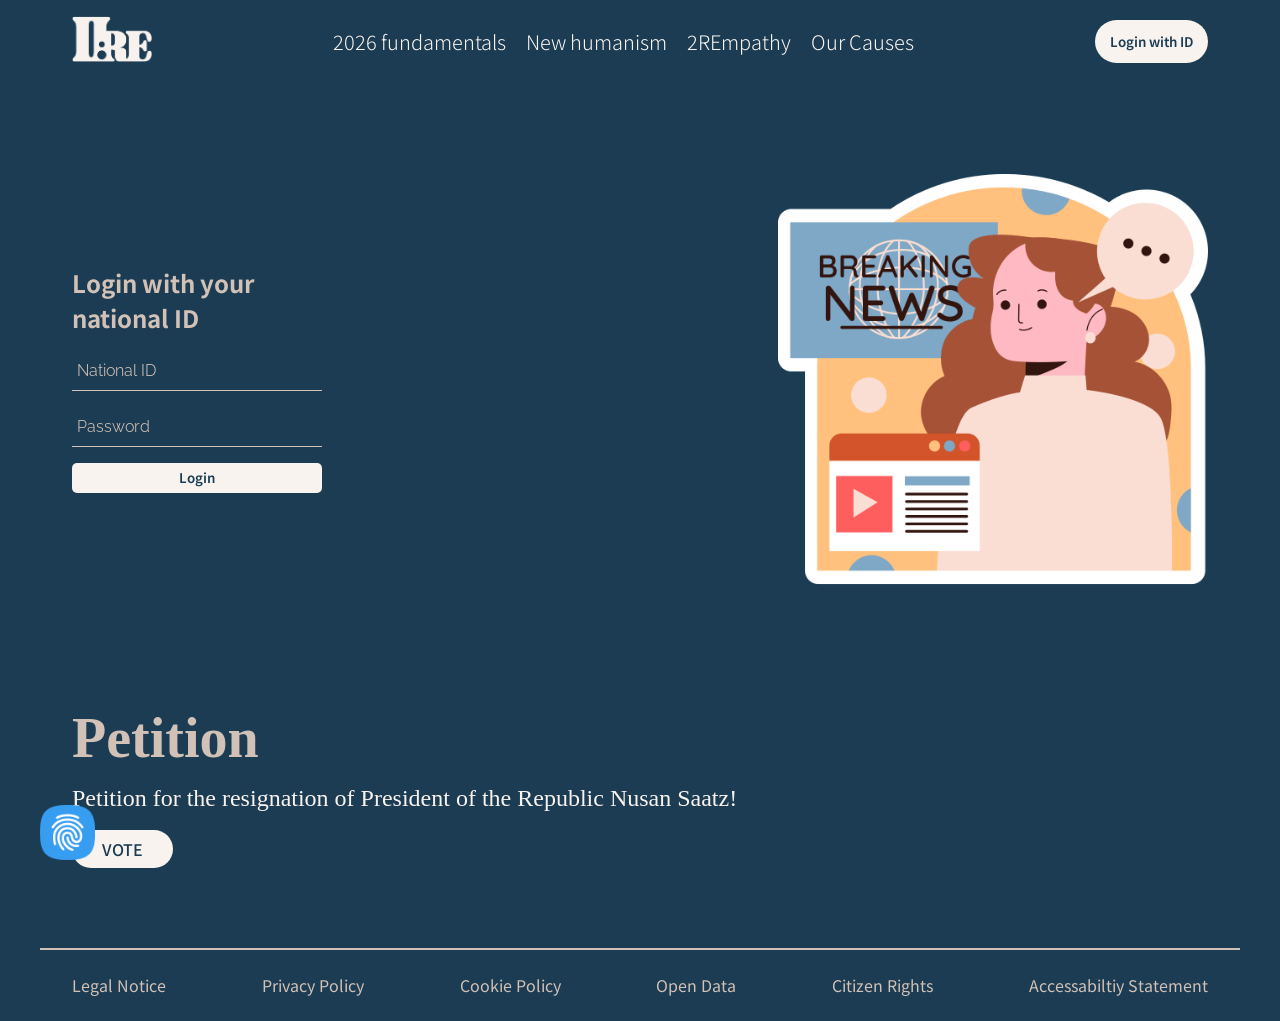
==== index.html @ 37224edc "Add files via upload" ====
<!DOCTYPE html>
<html lang="en">
<head>

    <!-- Raleway | Raleway | Raleway | Raleway | Raleway | Raleway | Raleway | Raleway | Raleway | Raleway | -->
    <link rel="preconnect" href="https://fonts.googleapis.com">
    <link rel="preconnect" href="https://fonts.gstatic.com" crossorigin>
    <link href="https://fonts.googleapis.com/css2?family=Raleway:ital,wght@0,100..900;1,100..900&display=swap" rel="stylesheet">    <!-- Montserrat | Montserrat | Montserrat | Montserrat | Montserrat | -->
    <!-- Noto Sans Japanese | Noto Sans Japanese | Noto Sans Japanese | Noto Sans Japanese | Noto Sans Japanese | -->
    <link rel="preconnect" href="https://fonts.googleapis.com">
    <link rel="preconnect" href="https://fonts.gstatic.com" crossorigin>
    <link href="https://fonts.googleapis.com/css2?family=Noto+Sans+JP:wght@100..900&family=Raleway:ital,wght@0,100..900;1,100..900&display=swap" rel="stylesheet">
    <link rel="stylesheet" href="style.css">
    <script src="style.js" defer></script>
    <meta charset="UTF-8">
    <meta name="viewport" content="width=device-width, initial-scale=1.0">
    <title>Second Reform Era</title>
</head>

<body>
    
    <a href="#" class="fingerprint-reader-anchor"><img class="fingerprint-reader" src="images/fingerprint.png" alt="fingerprint reader icon"></a>

    <header class="top-menu" id="top-main-menu">
        <a href="index.html"><img class="logo-img" src="images/logo-01.png" alt="Second Reform Era logo"></a>
        <ul class="header-nav">
            <li>
                <a href="#">2026 fundamentals</a>
            </li>
            <li>
                <a href="#">New humanism</a>
            </li>
            <li>
                <a href="#">2REmpathy</a>
            </li>
            <li>
                <a href="#">Our Causes</a>
            </li>
        </ul>
        <button class="call-to-action-button login-with-id" id="login-with-id">Login with ID</button>
        <div class="hamburger-menu">
            <span></span>
            <span></span>
            <span></span>
        </div>
    </header>

    <section class="login-section-logged-out">
        <div class="login-form-container">
            <h1 class="call-to-login">Login with your national ID</h1>
            <form action="/login" method="POST">
                <input type="text" id="national-ID" name="national-ID" class="login-input-field" placeholder="National ID" required>
                <input type="password" name="password" id="password" class="login-input-field" placeholder="Password" required>
                <button type="submit" class="login-with-id landing-login-button">Login</button>
            </form>
        </div>
        <img src="images/news-politics.png" class="login-graphics" alt="graphics design, woman reading the news">
    </section>

    <section class="vote-section-pinned">
        <div class="vote-section-container">
            <h1 class="vote-title">Petition</h1>
            <p class="vote-topic">Petition for the resignation of President of the Republic Nusan Saatz!</p>
            <a href="#" class="petition-button">VOTE</a>
        </div>
    </section>

    <footer>
        <div class="legal-list">
            <a href="#">Legal Notice</a>
            <a href="#">Privacy Policy</a>
            <a href="#">Cookie Policy</a>
            <a href="#">Open Data</a>
            <a href="#">Citizen Rights</a>
            <a href="#">Accessabiltiy Statement</a>
        </div>
    </footer>

</body>

</html>
---- style.css ----
:root {

    /* COLOR DESIGNS | COLOR DESIGNS | COLOR DESIGNS | COLOR DESIGNS | */
    --primary-bg-color: #1B3C53;
    --secondary-bg-color: #456882;
    --main-font-color: #D2C1B6;
    --call-to-action-color: #F9F3EF;
    --call-to-action-hover: #f9f3efdc;

    /* BASIC DESIGNS | BASIC DESIGNS | BASIC DESIGNS | BASIC DESIGNS | */
    --primary-border-radius: 25px;
    --primary-font-family: "Noto Sans JP", serif;
    --text-font-family: "Raleway", sans-serif;
}

* {
    box-sizing: border-box;
}

html {
    background-color: var(--primary-bg-color);
    cursor: url("images/arrow.png") 0 0, auto;
}

body {
    margin: 0;
}

.fingerprint-reader {
    position: fixed;
    width: 55px;
    bottom: 40px;
    left: 40px;
}

.top-menu {
    max-width: 1200px;
    display: flex;
    color: var(--call-to-action-color);
    font-family: var(--primary-font-family);
    font-weight: 300;
    font-size: 1.25rem;
    margin: 1rem auto 6rem auto;
    padding: 0 2rem;
    align-items: center;
}

.top-menu a:hover {
    cursor: URL("images/pointer.png") 16 0, pointer;
}

.logo-img {
    width: 80px;
}

.header-nav {
    display: flex;
    list-style: none;
    gap: 20px;
    margin: 0 auto 0 auto;
    padding: 0;
}

.header-nav li a {
    text-decoration: none;
    text-align: center;
    color: inherit;
    position: relative;
}

.header-nav li a:hover {
    cursor: url("images/pointer.png") 16 0, auto;
}

.header-nav li a::before,
.header-nav li a::after {
    content: " ";
    position: absolute;
    left: 0;
    bottom: -5px;
    height: 2px;
    width: 100%;
    background: linear-gradient(to right, #D2C1B6, #456882);
    transform: scaleX(0);
    transform-origin: right;
    transition: transform .4s ease-out;
}

.header-nav li a::after {
    transform-origin: left;
    top: -2px;
}

.header-nav li a:hover::before,
.header-nav li a:hover::after {
    transform: scaleX(1);
}

.login-with-id {
    border: none;
    border-radius: var(--primary-border-radius);
    background-color: var(--call-to-action-color);
    padding: 12px 15px;
    font-family: inherit;
    font-weight: 600;
    color: var(--primary-bg-color);
    transition: transform .15s ease;
}

.login-with-id:hover {
    cursor: url("images/pointer.png") 0 0, auto;
    background-color: var(--call-to-action-hover);
}

.login-with-id:active {
    transform: scale(0.95);
}

.hamburger-menu {
    display: none;
}

/* LOGIN SECTION START HERE | LOGIN SECTION START HERE | LOGIN SECTION START HERE | */

.login-section-logged-out {
    max-width: 1200px;
    color: var(--main-font-color);
    font-family: var(--primary-font-family);
    display: flex;
    justify-content: space-between;
    align-items: center;
    margin: 0 auto 7rem auto;
    padding: 0 2rem;
}

.login-form-container {
    width: 250px;
}

.call-to-login {
    margin: 0;
}

.login-form-container form input {
    height: 40px;
    font-family: var(--text-font-family);
    font-weight: 450;
    font-size: 1rem;
    color: var(--main-font-color);
    padding-left: 5px;
    border: none;
    border-bottom: 1px solid var(--main-font-color);
    background-color: transparent;
}

.login-input-field {
    width: 100%;
    margin-top: 1rem;
}

input + input {
    font-size: 1.3rem;
}

input:focus {
    outline: none;
    caret-shape:block;
}

input:hover {
    cursor: url("images/text-box.png") 16 16, auto;
}

input::placeholder {
    color: var(--main-font-color);
    font-family: var(--text-font-family);
    font-weight: 350;
}

.landing-login-button {
    display: flex;
    justify-content: center;
    align-items: center;
    margin: 1rem auto 0 auto;
    width: 100%;
    border-radius: 5px;
    height: 30px;
}

.login-graphics {
    height: 430px;
}

/* VOTE SECTION START HERE | VOTE SECTION START HERE | VOTE SECTION START HERE | */

.vote-section-pinned {
    max-width: 1200px;
    margin: 0 auto 7rem auto;
    padding: 0 2rem;
}

.vote-title {
    font-size: 3.5rem;
    margin-bottom: 0;
    color: var(--main-font-color);
}

.vote-topic {
    font-size: 1.5rem;
    margin: 15px 0 25px 0;
    color: var(--call-to-action-color);
}

.petition-button {
    text-decoration: none;
    font-family: var(--primary-font-family);
    color: var(--primary-bg-color);
    background-color: var(--call-to-action-color);
    padding: 7px 30px;
    border-radius: var(--primary-border-radius);
    font-weight: 500;
    cursor: url(images/pointer.png) 16 0, pointer;
}

.petition-button:hover {
    background-color: var(--call-to-action-hover);
}

/* FOOTER STARTS HERE | FOOTER STARTS HERE | FOOTER STARTS HERE | FOOTER STARTS HERE | */

.legal-list {
    max-width: 1200px;
    display: flex;
    justify-content: space-between;
    position: relative;
    margin: 0 auto;
    padding-bottom: 1.5rem;
    padding-left: 2rem;
    padding-right: 2rem;
}

.legal-list::before {
    content: " ";
    height: 2px;
    width: 100%;
    background-color: var(--main-font-color);
    position: absolute;
    top: -25px;
    left: 0;
}

.legal-list a {
    font-family: var(--primary-font-family);
    color: var(--main-font-color);
    text-decoration: none;
}

.legal-list a:hover {
    text-decoration: underline;
}

@media screen and (max-width: 945px) {

    .top-menu {
        justify-content: space-between;
    }

    .header-nav {
        display: none;
    }

    .fingerprint-reader-anchor {
        display: none;
    }

    .login-section-logged-out {
        flex-direction: column;
        margin-bottom: 1rem;
    }

    .login-form-container {
        width: 100%;
        margin-bottom: 2rem;
    }

    .call-to-login {
        font-size: 1.45rem;
    }

    .login-graphics {
        height: 250px;
    }

    .legal-list {
        flex-direction: column;
        gap: 7px;
        align-items: center;
    }

    .login-with-id {
        display: none;
    }

    .hamburger-menu {
        display: block;
    }

    .hamburger-menu span {
        display: block;
        background-color: var(--call-to-action-color);
        height: 3px;
        width: 30px;
        margin: 5px 0;
    }

    .hamburger-menu:hover {
        cursor: url("images/pointer.png") 0 0, pointer;
    }

    input:focus {
        caret-shape: auto;
    }
}
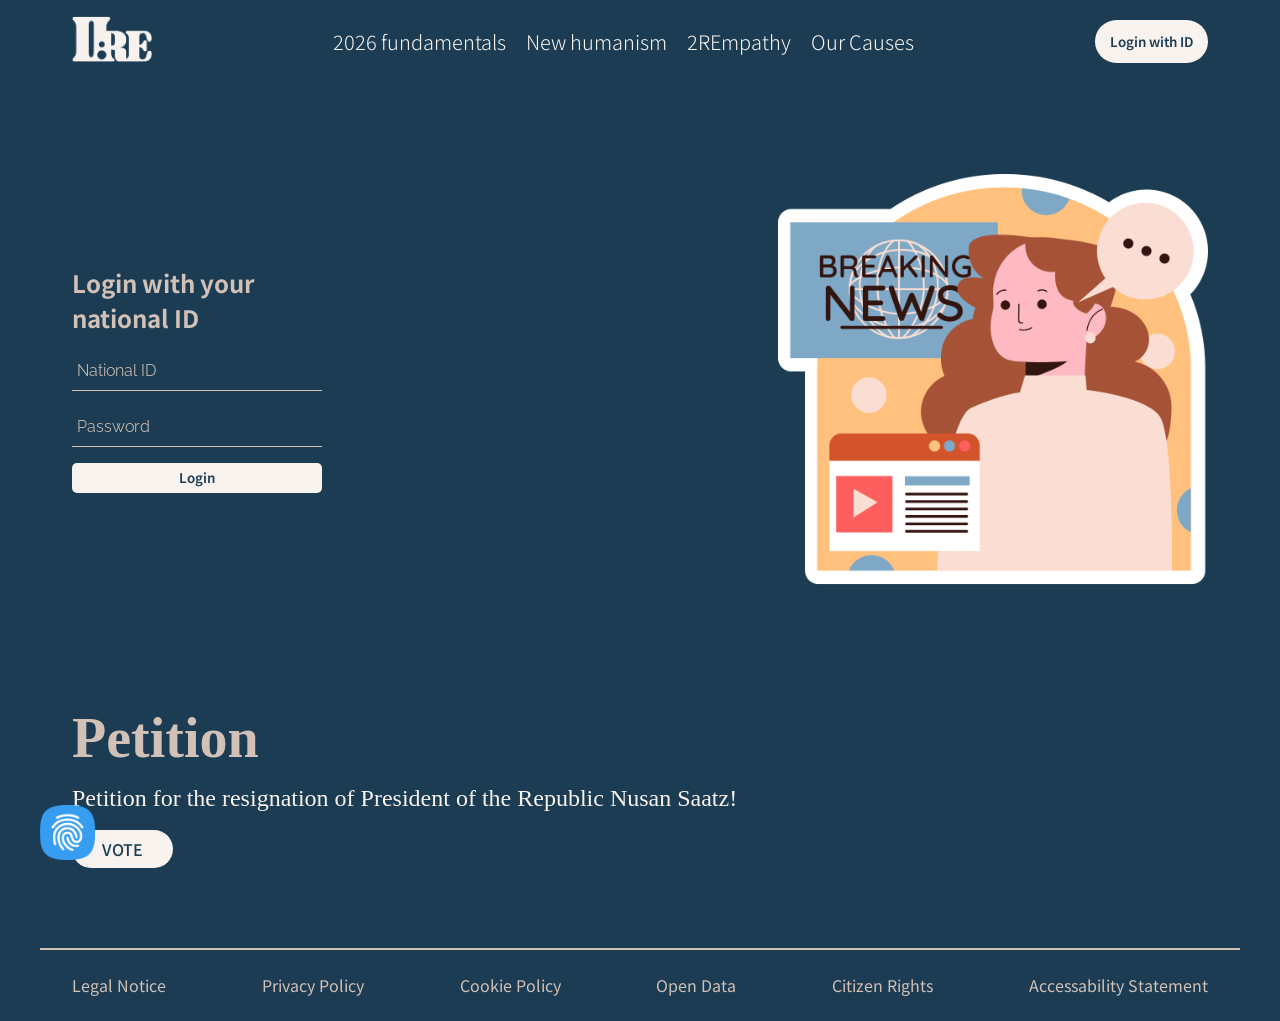
==== commit 0df64f8d: "Update index.html" ====
--- a/index.html
+++ b/index.html
@@ -72,10 +72,10 @@
             <a href="#">Cookie Policy</a>
             <a href="#">Open Data</a>
             <a href="#">Citizen Rights</a>
-            <a href="#">Accessabiltiy Statement</a>
+            <a href="#">Accessability Statement</a>
         </div>
     </footer>
 
 </body>
 
-</html>+</html>
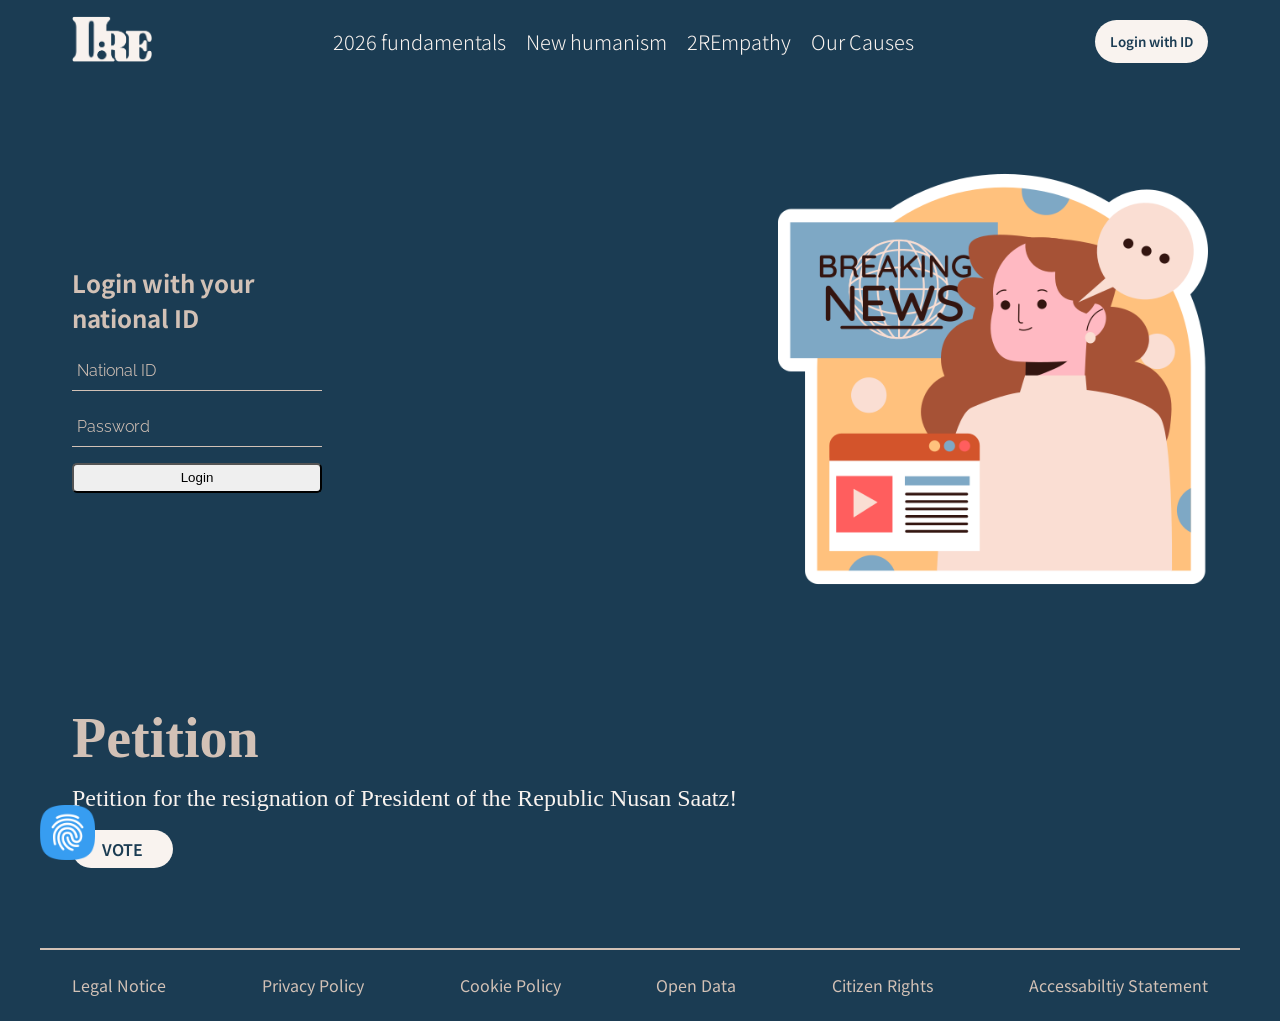
==== commit 1239154b: "Add files via upload" ====
--- a/index.html
+++ b/index.html
@@ -72,10 +72,10 @@
             <a href="#">Cookie Policy</a>
             <a href="#">Open Data</a>
             <a href="#">Citizen Rights</a>
-            <a href="#">Accessability Statement</a>
+            <a href="#">Accessabiltiy Statement</a>
         </div>
     </footer>
 
 </body>
 
-</html>
+</html>
--- a/style.css
+++ b/style.css
@@ -1,323 +1,271 @@
-:root {
-
-    /* COLOR DESIGNS | COLOR DESIGNS | COLOR DESIGNS | COLOR DESIGNS | */
-    --primary-bg-color: #1B3C53;
-    --secondary-bg-color: #456882;
-    --main-font-color: #D2C1B6;
-    --call-to-action-color: #F9F3EF;
-    --call-to-action-hover: #f9f3efdc;
-
-    /* BASIC DESIGNS | BASIC DESIGNS | BASIC DESIGNS | BASIC DESIGNS | */
-    --primary-border-radius: 25px;
-    --primary-font-family: "Noto Sans JP", serif;
-    --text-font-family: "Raleway", sans-serif;
-}
-
-* {
-    box-sizing: border-box;
-}
-
-html {
-    background-color: var(--primary-bg-color);
-    cursor: url("images/arrow.png") 0 0, auto;
-}
-
-body {
-    margin: 0;
-}
-
-.fingerprint-reader {
-    position: fixed;
-    width: 55px;
-    bottom: 40px;
-    left: 40px;
-}
-
-.top-menu {
-    max-width: 1200px;
-    display: flex;
-    color: var(--call-to-action-color);
-    font-family: var(--primary-font-family);
-    font-weight: 300;
-    font-size: 1.25rem;
-    margin: 1rem auto 6rem auto;
-    padding: 0 2rem;
-    align-items: center;
-}
-
-.top-menu a:hover {
-    cursor: URL("images/pointer.png") 16 0, pointer;
-}
-
-.logo-img {
-    width: 80px;
-}
-
-.header-nav {
-    display: flex;
-    list-style: none;
-    gap: 20px;
-    margin: 0 auto 0 auto;
-    padding: 0;
-}
-
-.header-nav li a {
-    text-decoration: none;
-    text-align: center;
-    color: inherit;
-    position: relative;
-}
-
-.header-nav li a:hover {
-    cursor: url("images/pointer.png") 16 0, auto;
-}
-
-.header-nav li a::before,
-.header-nav li a::after {
-    content: " ";
-    position: absolute;
-    left: 0;
-    bottom: -5px;
-    height: 2px;
-    width: 100%;
-    background: linear-gradient(to right, #D2C1B6, #456882);
-    transform: scaleX(0);
-    transform-origin: right;
-    transition: transform .4s ease-out;
-}
-
-.header-nav li a::after {
-    transform-origin: left;
-    top: -2px;
-}
-
-.header-nav li a:hover::before,
-.header-nav li a:hover::after {
-    transform: scaleX(1);
-}
-
-.login-with-id {
-    border: none;
-    border-radius: var(--primary-border-radius);
-    background-color: var(--call-to-action-color);
-    padding: 12px 15px;
-    font-family: inherit;
-    font-weight: 600;
-    color: var(--primary-bg-color);
-    transition: transform .15s ease;
-}
-
-.login-with-id:hover {
-    cursor: url("images/pointer.png") 0 0, auto;
-    background-color: var(--call-to-action-hover);
-}
-
-.login-with-id:active {
-    transform: scale(0.95);
-}
-
-.hamburger-menu {
-    display: none;
-}
-
-/* LOGIN SECTION START HERE | LOGIN SECTION START HERE | LOGIN SECTION START HERE | */
-
-.login-section-logged-out {
-    max-width: 1200px;
-    color: var(--main-font-color);
-    font-family: var(--primary-font-family);
-    display: flex;
-    justify-content: space-between;
-    align-items: center;
-    margin: 0 auto 7rem auto;
-    padding: 0 2rem;
-}
-
-.login-form-container {
-    width: 250px;
-}
-
-.call-to-login {
-    margin: 0;
-}
-
-.login-form-container form input {
-    height: 40px;
-    font-family: var(--text-font-family);
-    font-weight: 450;
-    font-size: 1rem;
-    color: var(--main-font-color);
-    padding-left: 5px;
-    border: none;
-    border-bottom: 1px solid var(--main-font-color);
-    background-color: transparent;
-}
-
-.login-input-field {
-    width: 100%;
-    margin-top: 1rem;
-}
-
-input + input {
-    font-size: 1.3rem;
-}
-
-input:focus {
-    outline: none;
-    caret-shape:block;
-}
-
-input:hover {
-    cursor: url("images/text-box.png") 16 16, auto;
-}
-
-input::placeholder {
-    color: var(--main-font-color);
-    font-family: var(--text-font-family);
-    font-weight: 350;
-}
-
-.landing-login-button {
-    display: flex;
-    justify-content: center;
-    align-items: center;
-    margin: 1rem auto 0 auto;
-    width: 100%;
-    border-radius: 5px;
-    height: 30px;
-}
-
-.login-graphics {
-    height: 430px;
-}
-
-/* VOTE SECTION START HERE | VOTE SECTION START HERE | VOTE SECTION START HERE | */
-
-.vote-section-pinned {
-    max-width: 1200px;
-    margin: 0 auto 7rem auto;
-    padding: 0 2rem;
-}
-
-.vote-title {
-    font-size: 3.5rem;
-    margin-bottom: 0;
-    color: var(--main-font-color);
-}
-
-.vote-topic {
-    font-size: 1.5rem;
-    margin: 15px 0 25px 0;
-    color: var(--call-to-action-color);
-}
-
-.petition-button {
-    text-decoration: none;
-    font-family: var(--primary-font-family);
-    color: var(--primary-bg-color);
-    background-color: var(--call-to-action-color);
-    padding: 7px 30px;
-    border-radius: var(--primary-border-radius);
-    font-weight: 500;
-    cursor: url(images/pointer.png) 16 0, pointer;
-}
-
-.petition-button:hover {
-    background-color: var(--call-to-action-hover);
-}
-
-/* FOOTER STARTS HERE | FOOTER STARTS HERE | FOOTER STARTS HERE | FOOTER STARTS HERE | */
-
-.legal-list {
-    max-width: 1200px;
-    display: flex;
-    justify-content: space-between;
-    position: relative;
-    margin: 0 auto;
-    padding-bottom: 1.5rem;
-    padding-left: 2rem;
-    padding-right: 2rem;
-}
-
-.legal-list::before {
-    content: " ";
-    height: 2px;
-    width: 100%;
-    background-color: var(--main-font-color);
-    position: absolute;
-    top: -25px;
-    left: 0;
-}
-
-.legal-list a {
-    font-family: var(--primary-font-family);
-    color: var(--main-font-color);
-    text-decoration: none;
-}
-
-.legal-list a:hover {
-    text-decoration: underline;
-}
-
-@media screen and (max-width: 945px) {
-
-    .top-menu {
-        justify-content: space-between;
-    }
-
-    .header-nav {
-        display: none;
-    }
-
-    .fingerprint-reader-anchor {
-        display: none;
-    }
-
-    .login-section-logged-out {
-        flex-direction: column;
-        margin-bottom: 1rem;
-    }
-
-    .login-form-container {
-        width: 100%;
-        margin-bottom: 2rem;
-    }
-
-    .call-to-login {
-        font-size: 1.45rem;
-    }
-
-    .login-graphics {
-        height: 250px;
-    }
-
-    .legal-list {
-        flex-direction: column;
-        gap: 7px;
-        align-items: center;
-    }
-
-    .login-with-id {
-        display: none;
-    }
-
-    .hamburger-menu {
-        display: block;
-    }
-
-    .hamburger-menu span {
-        display: block;
-        background-color: var(--call-to-action-color);
-        height: 3px;
-        width: 30px;
-        margin: 5px 0;
-    }
-
-    .hamburger-menu:hover {
-        cursor: url("images/pointer.png") 0 0, pointer;
-    }
-
-    input:focus {
-        caret-shape: auto;
-    }
-}+/* COLOR DESIGNS | COLOR DESIGNS | COLOR DESIGNS | COLOR DESIGNS | */
+/* BASIC DESIGNS | BASIC DESIGNS | BASIC DESIGNS | BASIC DESIGNS | */
+* {
+  box-sizing: border-box;
+}
+
+html {
+  background-color: #1B3C53;
+  cursor: url("images/arrow.png") 0 0, auto;
+}
+
+body {
+  margin: 0;
+}
+
+.fingerprint-reader {
+  position: fixed;
+  width: 55px;
+  bottom: 40px;
+  left: 40px;
+}
+
+.top-menu {
+  max-width: 1200px;
+  display: flex;
+  color: #F9F3EF;
+  font-family: "Noto Sans JP", serif;
+  font-weight: 300;
+  padding: 0 2rem;
+  align-items: center;
+  font-weight: 300;
+  font-size: 1.25rem;
+  margin: 1rem auto 6rem auto;
+}
+.top-menu .logo-img {
+  width: 80px;
+}
+.top-menu .top-menu a:hover {
+  cursor: URL("images/pointer.png") 16 0, pointer;
+}
+.top-menu .header-nav {
+  display: flex;
+  list-style: none;
+  gap: 20px;
+  margin: 0 auto 0 auto;
+  padding: 0;
+}
+.top-menu .header-nav li a {
+  text-decoration: none;
+  text-align: center;
+  color: inherit;
+  position: relative;
+}
+.top-menu .header-nav li a:hover {
+  cursor: url("images/pointer.png") 16 0, auto;
+}
+.top-menu .header-nav li a::before,
+.top-menu .header-nav li a::after {
+  content: " ";
+  position: absolute;
+  left: 0;
+  bottom: -5px;
+  height: 2px;
+  width: 100%;
+  background: linear-gradient(to right, #D2C1B6, #456882);
+  transform: scaleX(0);
+  transform-origin: right;
+  transition: transform 0.4s ease-out;
+}
+.top-menu .header-nav li a::after {
+  transform-origin: left;
+  top: -2px;
+}
+.top-menu .header-nav li a:hover::before,
+.top-menu .header-nav li a:hover::after {
+  transform: scaleX(1);
+}
+.top-menu .login-with-id {
+  font-family: "Noto Sans JP", serif;
+  color: #1B3C53;
+  background-color: #F9F3EF;
+  border-radius: 25px;
+  font-weight: 600;
+  border: none;
+  padding: 12px 15px;
+  transition: transform 0.15s ease;
+}
+.top-menu .login-with-id:hover {
+  cursor: url("images/pointer.png") 0 0, auto;
+  background-color: rgba(249, 243, 239, 0.862745098);
+}
+.top-menu .login-with-id:active {
+  transform: scale(0.95);
+}
+.top-menu .hamburger-menu {
+  display: none;
+}
+
+/* LOGIN SECTION START HERE | LOGIN SECTION START HERE | LOGIN SECTION START HERE | */
+.login-section-logged-out {
+  max-width: 1200px;
+  display: flex;
+  color: #F9F3EF;
+  font-family: "Noto Sans JP", serif;
+  font-weight: 300;
+  padding: 0 2rem;
+  align-items: center;
+  color: #D2C1B6;
+  justify-content: space-between;
+  margin: 0 auto 7rem auto;
+}
+.login-section-logged-out .login-form-container {
+  width: 250px;
+}
+.login-section-logged-out .login-form-container .call-to-login {
+  margin: 0;
+}
+.login-section-logged-out .login-form-container form input {
+  height: 40px;
+  font-family: "Raleway", sans-serif;
+  font-weight: 450;
+  font-size: 1rem;
+  color: #D2C1B6;
+  padding-left: 5px;
+  border: none;
+  border-bottom: 1px solid #D2C1B6;
+  background-color: transparent;
+}
+.login-section-logged-out .login-form-container .login-input-field {
+  width: 100%;
+  margin-top: 1rem;
+}
+.login-section-logged-out .login-form-container input:focus {
+  outline: none;
+  caret-shape: block;
+}
+.login-section-logged-out .login-form-container input:hover {
+  cursor: url("images/text-box.png") 16 16, auto;
+}
+.login-section-logged-out .login-form-container input::-moz-placeholder {
+  color: #D2C1B6;
+  font-family: "Raleway", sans-serif;
+  font-weight: 350;
+}
+.login-section-logged-out .login-form-container input::placeholder {
+  color: #D2C1B6;
+  font-family: "Raleway", sans-serif;
+  font-weight: 350;
+}
+.login-section-logged-out .login-form-container .landing-login-button {
+  display: flex;
+  justify-content: center;
+  align-items: center;
+  margin: 1rem auto 0 auto;
+  width: 100%;
+  border-radius: 5px;
+  height: 30px;
+  cursor: url("images/pointer.png") 0 0, pointer;
+}
+.login-section-logged-out .login-graphics {
+  height: 430px;
+}
+
+/* VOTE SECTION START HERE | VOTE SECTION START HERE | VOTE SECTION START HERE | */
+.vote-section-pinned {
+  max-width: 1200px;
+  margin: 0 auto 7rem auto;
+  padding: 0 2rem;
+}
+.vote-section-pinned .vote-title {
+  font-size: 3.5rem;
+  margin-bottom: 0;
+  color: #D2C1B6;
+}
+.vote-section-pinned .vote-topic {
+  font-size: 1.5rem;
+  margin: 15px 0 25px 0;
+  color: #F9F3EF;
+}
+.vote-section-pinned .petition-button {
+  font-family: "Noto Sans JP", serif;
+  color: #1B3C53;
+  background-color: #F9F3EF;
+  border-radius: 25px;
+  font-weight: 600;
+  text-decoration: none;
+  padding: 7px 30px;
+  cursor: url(images/pointer.png) 16 0, pointer;
+}
+.vote-section-pinned .petition-button:hover {
+  background-color: rgba(249, 243, 239, 0.862745098);
+}
+
+/* FOOTER STARTS HERE | FOOTER STARTS HERE | FOOTER STARTS HERE | FOOTER STARTS HERE | */
+.legal-list {
+  max-width: 1200px;
+  display: flex;
+  justify-content: space-between;
+  position: relative;
+  margin: 0 auto;
+  padding-bottom: 1.5rem;
+  padding-left: 2rem;
+  padding-right: 2rem;
+}
+.legal-list::before {
+  content: " ";
+  height: 2px;
+  width: 100%;
+  background-color: #D2C1B6;
+  position: absolute;
+  top: -25px;
+  left: 0;
+}
+.legal-list a {
+  font-family: "Noto Sans JP", serif;
+  color: #D2C1B6;
+  text-decoration: none;
+}
+.legal-list a:hover {
+  text-decoration: underline;
+}
+
+@media screen and (max-width: 945px) {
+  .top-menu {
+    justify-content: space-between;
+  }
+  .top-menu .header-nav {
+    display: none;
+  }
+  .top-menu .hamburger-menu {
+    display: block;
+  }
+  .top-menu .hamburger-menu span {
+    display: block;
+    background-color: #F9F3EF;
+    height: 3px;
+    width: 30px;
+    margin: 5px 0;
+  }
+  .top-menu .hamburger-menu:hover {
+    cursor: url("images/pointer.png") 0 0, pointer;
+  }
+  .fingerprint-reader-anchor {
+    display: none;
+  }
+  .login-section-logged-out {
+    flex-direction: column;
+    margin-bottom: 1rem;
+  }
+  .login-section-logged-out .login-form-container {
+    width: 100%;
+    margin-bottom: 2rem;
+  }
+  .login-section-logged-out .login-form-container .call-to-login {
+    font-size: 1.45rem;
+  }
+  .login-section-logged-out .login-form-container input:focus {
+    caret-shape: auto;
+  }
+  .login-section-logged-out .login-graphics {
+    height: 250px;
+  }
+  .legal-list {
+    flex-direction: column;
+    gap: 7px;
+    align-items: center;
+  }
+  .login-with-id {
+    display: none;
+  }
+}/*# sourceMappingURL=style.css.map */
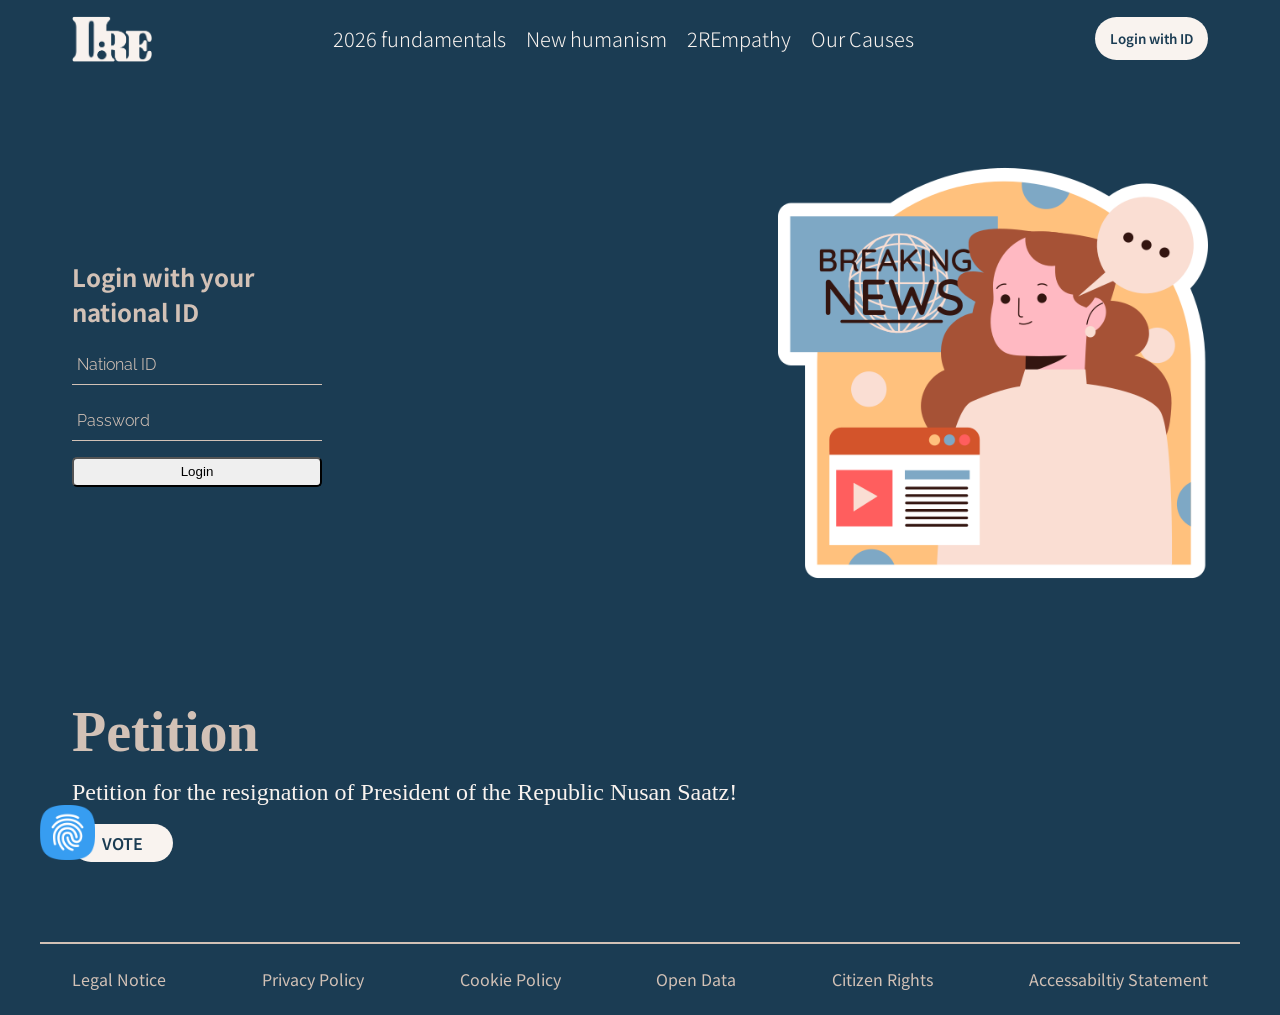
==== commit 2ad57144: "Fix HTML encoding issues in index.html" ====
--- a/index.html
+++ b/index.html
@@ -14,12 +14,13 @@
     <script src="style.js" defer></script>
     <meta charset="UTF-8">
     <meta name="viewport" content="width=device-width, initial-scale=1.0">
+    <link rel="icon" type="image/png" href="images/logo-01.png">
     <title>Second Reform Era</title>
 </head>
 
 <body>
     
-    <a href="#" class="fingerprint-reader-anchor"><img class="fingerprint-reader" src="images/fingerprint.png" alt="fingerprint reader icon"></a>
+    <a href="index.html" class="fingerprint-reader-anchor"><img class="fingerprint-reader" src="images/fingerprint.png" alt="fingerprint reader icon"></a>
 
     <header class="top-menu" id="top-main-menu">
         <a href="index.html"><img class="logo-img" src="images/logo-01.png" alt="Second Reform Era logo"></a>
@@ -34,7 +35,7 @@
                 <a href="#">2REmpathy</a>
             </li>
             <li>
-                <a href="#">Our Causes</a>
+                <a href="our-causes.html">Our Causes</a>
             </li>
         </ul>
         <button class="call-to-action-button login-with-id" id="login-with-id">Login with ID</button>
@@ -78,4 +79,4 @@
 
 </body>
 
-</html>+</html>
--- a/style.css
+++ b/style.css
@@ -5,7 +5,7 @@
 }
 
 html {
-  background-color: #1B3C53;
+  background-color: #1B3C53 !important;
   cursor: url("images/arrow.png") 0 0, auto;
 }
 
@@ -28,15 +28,19 @@
   font-weight: 300;
   padding: 0 2rem;
   align-items: center;
+  background-color: #1B3C53;
   font-weight: 300;
   font-size: 1.25rem;
   margin: 1rem auto 6rem auto;
 }
+.top-menu a {
+  display: flex;
+}
 .top-menu .logo-img {
   width: 80px;
 }
-.top-menu .top-menu a:hover {
-  cursor: URL("images/pointer.png") 16 0, pointer;
+.top-menu .logo-img:hover {
+  cursor: url("images/pointer.png") 16 0, pointer !important;
 }
 .top-menu .header-nav {
   display: flex;
@@ -52,7 +56,7 @@
   position: relative;
 }
 .top-menu .header-nav li a:hover {
-  cursor: url("images/pointer.png") 16 0, auto;
+  cursor: url("images/pointer.png") 16 0, pointer;
 }
 .top-menu .header-nav li a::before,
 .top-menu .header-nav li a::after {
@@ -105,6 +109,7 @@
   font-weight: 300;
   padding: 0 2rem;
   align-items: center;
+  background-color: #1B3C53;
   color: #D2C1B6;
   justify-content: space-between;
   margin: 0 auto 7rem auto;
@@ -220,6 +225,18 @@
   text-decoration: underline;
 }
 
+.vote-section-pinned .head-line {
+  color: #D2C1B6;
+  max-width: 600px;
+}
+.vote-section-pinned .head-line .head-line-title {
+  margin: 0;
+}
+.vote-section-pinned .head-line .head-line-text {
+  color: rgba(249, 243, 239, 0.862745098);
+  margin: 0;
+}
+
 @media screen and (max-width: 945px) {
   .top-menu {
     justify-content: space-between;
@@ -268,4 +285,4 @@
   .login-with-id {
     display: none;
   }
-}/*# sourceMappingURL=style.css.map */+}/*# sourceMappingURL=style.css.map */
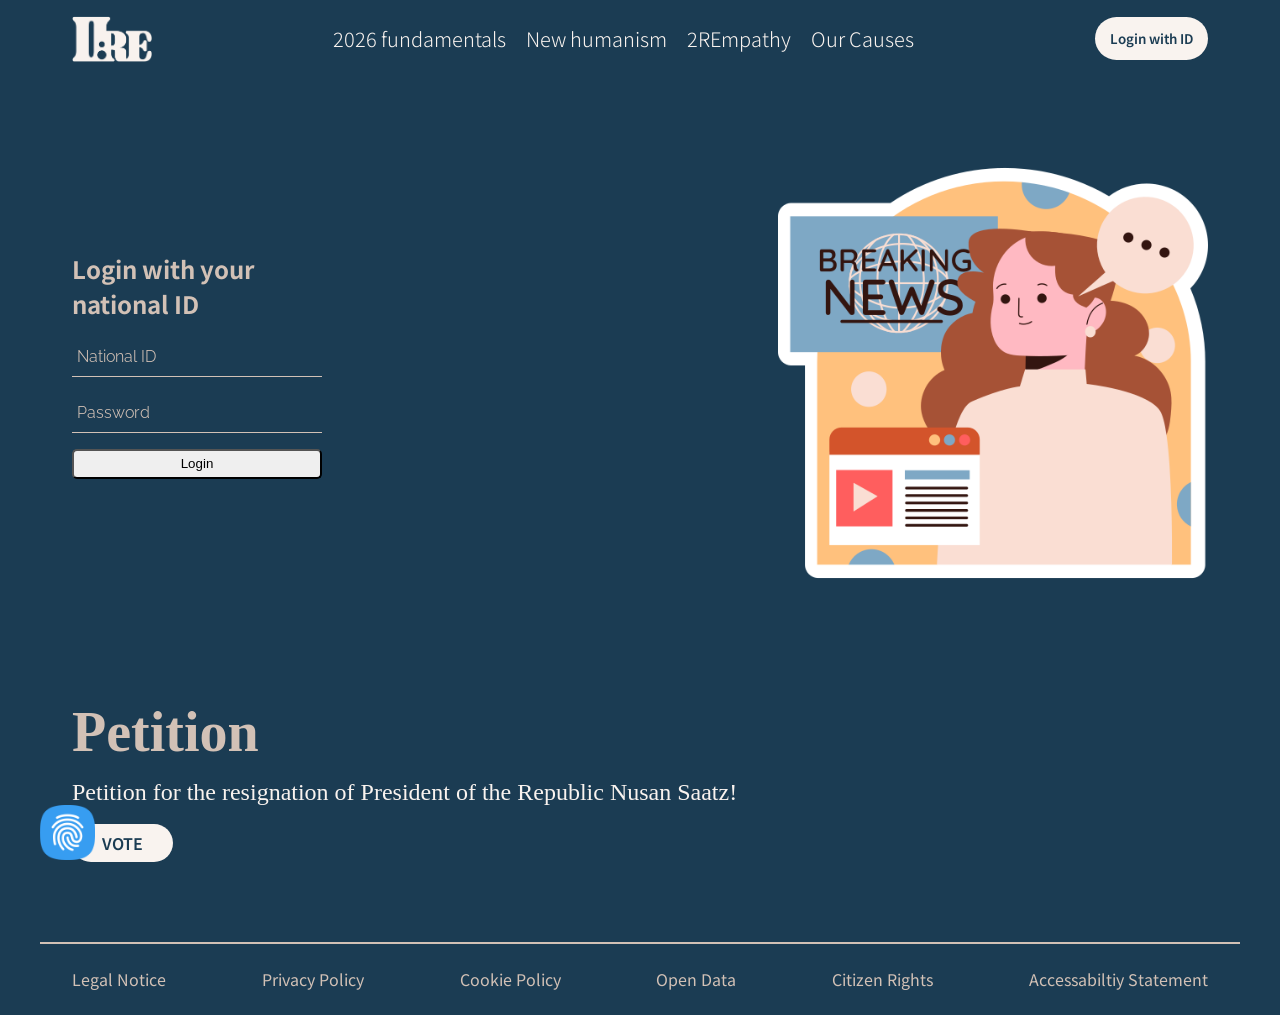
==== commit 4e36c53a: "Modify login form and button behavior Updated login form to include a login attempt message and chan" ====
--- a/index.html
+++ b/index.html
@@ -49,10 +49,11 @@
     <section class="login-section-logged-out">
         <div class="login-form-container">
             <h1 class="call-to-login">Login with your national ID</h1>
-            <form action="/login" method="POST">
+            <form>
                 <input type="text" id="national-ID" name="national-ID" class="login-input-field" placeholder="National ID" required>
                 <input type="password" name="password" id="password" class="login-input-field" placeholder="Password" required>
-                <button type="submit" class="login-with-id landing-login-button">Login</button>
+                <button type="button" class="login-with-id landing-login-button">Login</button>
+                <p id="loginAttempt"></p>
             </form>
         </div>
         <img src="images/news-politics.png" class="login-graphics" alt="graphics design, woman reading the news">
